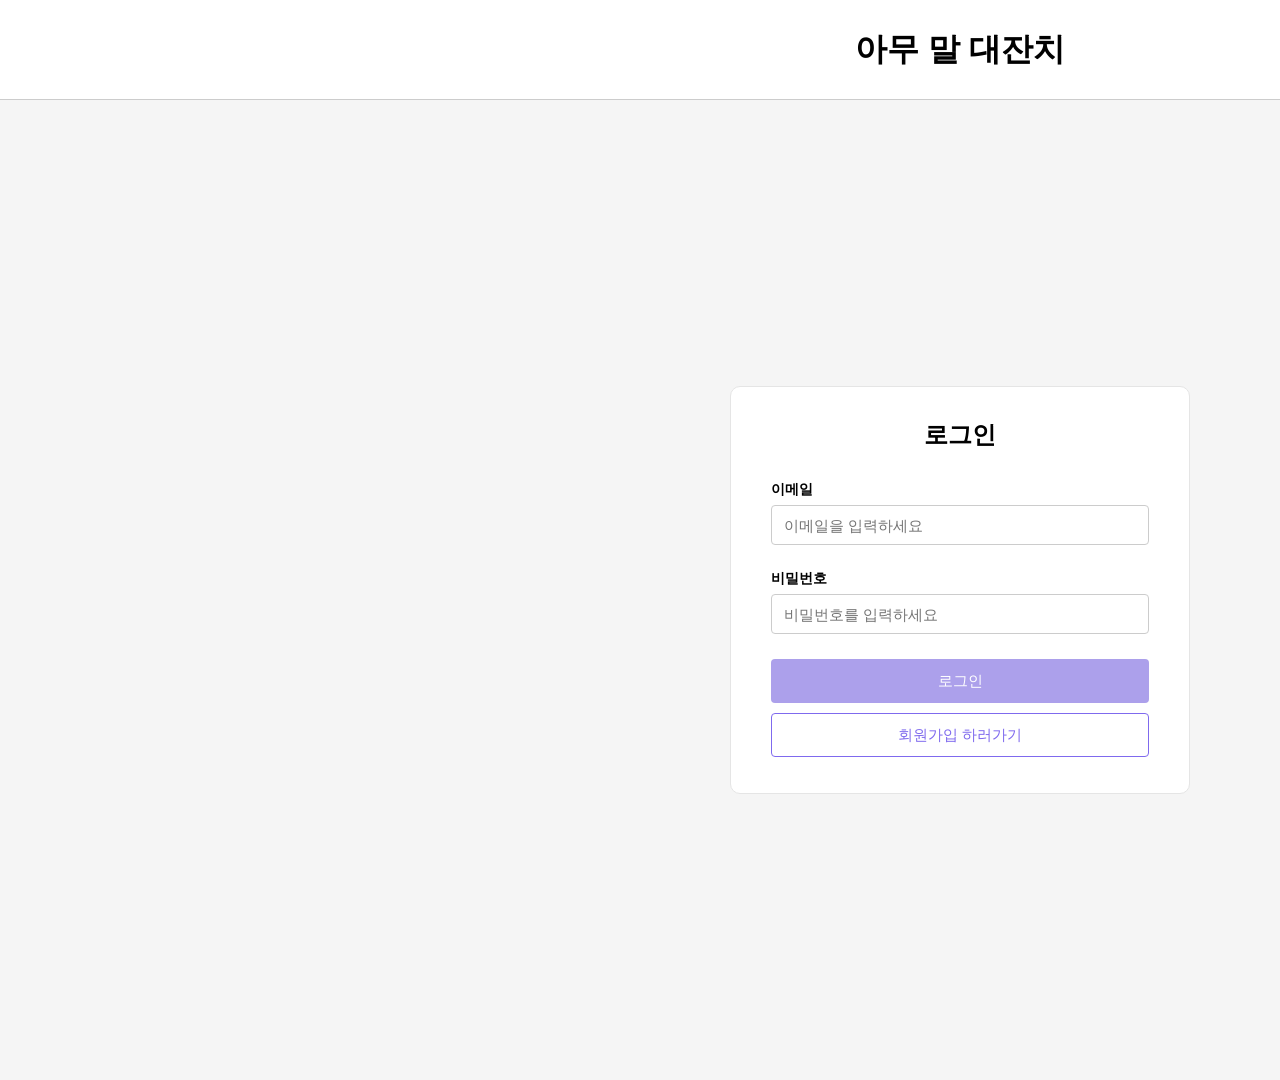
==== html/login.html @ aa54c4bf "add login page, signup page add login page v1, signup page v1" ====
<!-- html/login.html -->
<!DOCTYPE html>
<html lang="ko">
  <head>
    <meta charset="UTF-8" />
    <title>로그인 | 아무 말 대잔치</title>
    <link rel="stylesheet" href="../css/login.css" />
  </head>
  <body>
    <header class="header">
      <h1 class="header-title">아무 말 대잔치</h1>
    </header>

    <main class="container">
      <section class="auth-box">
        <h2 class="auth-title">로그인</h2>

        <div class="input-group">
          <label for="login-email">이메일</label>
          <input
            id="login-email"
            type="email"
            placeholder="이메일을 입력하세요"
          />
          <p id="login-email-error" class="helper-text hidden">
            올바른 이메일 주소 형식을 입력해주세요.
          </p>
        </div>

        <div class="input-group">
          <label for="login-password">비밀번호</label>
          <input
            id="login-password"
            type="password"
            placeholder="비밀번호를 입력하세요"
          />
          <p id="login-pw-error" class="helper-text hidden">
            비밀번호는 8~20자이며 대문자, 소문자, 숫자, 특수문자를 각각 1개
            이상 포함해야 합니다.
          </p>
        </div>

        <button
          id="login-btn"
          class="primary-btn disabled"
          type="button"
          disabled
        >
          로그인
        </button>

        <button
          id="go-signup-btn"
          class="secondary-btn"
          type="button"
        >
          회원가입 하러가기
        </button>
      </section>
    </main>

    <script type="module" src="../js/login.js"></script>
  </body>
</html>
---- css/login.css ----
/* css/login.css */
@import url("./auth-common.css");

/* 로그인 박스만 약간 조정이 필요하면 여기서 */

body {
  margin: 0;
  padding: 0;
  font-family: 'Pretendard', sans-serif;
  background: #f5f5f5;
  width: 1920px;
  height: 1080px;
}

/* 헤더 */
.header {
  width: 100%;
  height: 100px;
  border-bottom: 1px solid #ccc;
  display: flex;
  align-items: center;
  justify-content: center;
}

.header h1 {
  font-size: 32px;
  font-weight: 700;
  margin: 0;
}

/* 중앙 컨테이너 */
.container {
  width: 100%;
  height: calc(100% - 100px);
  display: flex;
  justify-content: center;
  align-items: center;
}

/* 로그인 박스 */
.login-box {
  width: 400px;
  background: white;
  border: 1px solid #e5e5e5;
  border-radius: 8px;
  padding: 40px;
}

.login-title {
  text-align: center;
  margin-bottom: 30px;
  font-size: 24px;
  font-weight: 700;
}

/* INPUT */
.input-group {
  margin-bottom: 25px;
}

.input-group label {
  display: block;
  margin-bottom: 6px;
  font-size: 14px;
  font-weight: 600;
}

.input-group input {
  width: 100%;
  padding: 10px 12px;
  font-size: 15px;
  border: 1px solid #ccc;
  border-radius: 4px;
}

/* helper text */
.helper-text {
  margin-top: 5px;
  font-size: 12px;
  color: #e74c3c;
}

.hidden {
  display: none;
}

/* 로그인 버튼 */
.login-btn {
  width: 100%;
  padding: 12px;
  margin-top: 10px;
  background: #ccc;
  color: white;
  border: none;
  font-size: 16px;
  border-radius: 4px;
  cursor: not-allowed;
  transition: background 0.2s;
}

.login-btn.active {
  background: #7F6AEE;
  cursor: pointer;
}

.login-btn.disabled {
  background: #ccc;
}

/* 회원가입 버튼 */
.signup-btn {
  width: 100%;
  padding: 10px;
  margin-top: 15px;
  background: white;
  border: 1px solid #7F6AEE;
  color: #7F6AEE;
  font-size: 14px;
  border-radius: 4px;
  cursor: pointer;
}
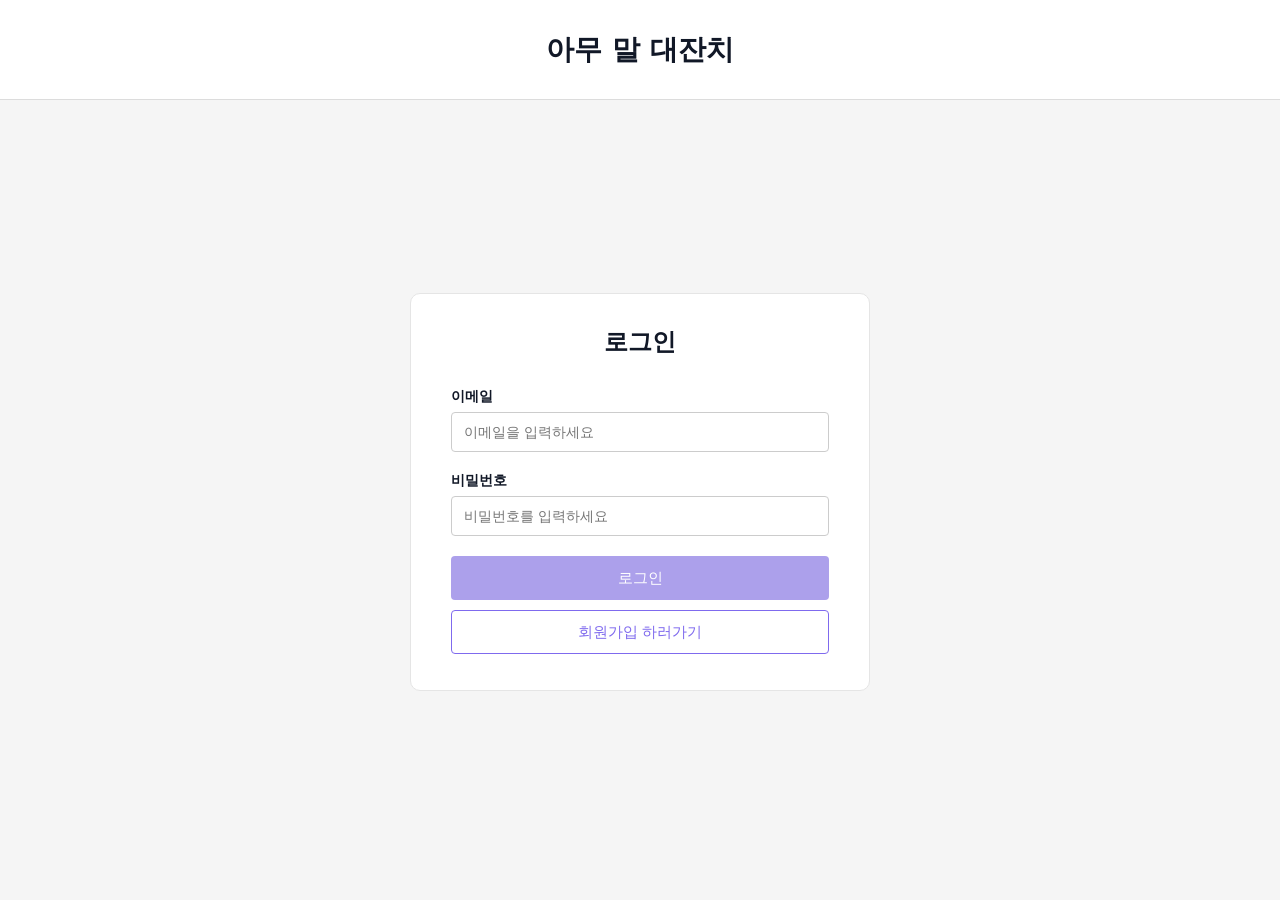
==== commit a44d813e: "add & fix feedback api add & fix feedback api" ====
--- a/html/login.html
+++ b/html/login.html
@@ -1,16 +1,16 @@
-<!-- html/login.html -->
 <!DOCTYPE html>
 <html lang="ko">
   <head>
     <meta charset="UTF-8" />
     <title>로그인 | 아무 말 대잔치</title>
+    <link rel="stylesheet" href="../css/common.css" />
     <link rel="stylesheet" href="../css/login.css" />
   </head>
   <body>
     <header class="header">
       <h1 class="header-title">아무 말 대잔치</h1>
     </header>
-
+    <div id="global-toast" class="toast hidden"></div>
     <main class="container">
       <section class="auth-box">
         <h2 class="auth-title">로그인</h2>
--- a/css/common.css
+++ b/css/common.css
@@ -0,0 +1,19 @@
+.toast {
+  position: fixed;
+  bottom: 20px;
+  left: 50%;
+  transform: translateX(-50%);
+  padding: 12px 18px;
+  background: rgba(0, 0, 0, 0.85);
+  color: #fff;
+  font-size: 14px;
+  border-radius: 8px;
+  z-index: 9999;
+  opacity: 1;
+  transition: opacity 0.2s ease-in-out;
+}
+
+.toast.hidden {
+  opacity: 0;
+  pointer-events: none;
+}
--- a/css/login.css
+++ b/css/login.css
@@ -1,121 +1,2 @@
-/* css/login.css */
 @import url("./auth-common.css");
 
-/* 로그인 박스만 약간 조정이 필요하면 여기서 */
-
-body {
-  margin: 0;
-  padding: 0;
-  font-family: 'Pretendard', sans-serif;
-  background: #f5f5f5;
-  width: 1920px;
-  height: 1080px;
-}
-
-/* 헤더 */
-.header {
-  width: 100%;
-  height: 100px;
-  border-bottom: 1px solid #ccc;
-  display: flex;
-  align-items: center;
-  justify-content: center;
-}
-
-.header h1 {
-  font-size: 32px;
-  font-weight: 700;
-  margin: 0;
-}
-
-/* 중앙 컨테이너 */
-.container {
-  width: 100%;
-  height: calc(100% - 100px);
-  display: flex;
-  justify-content: center;
-  align-items: center;
-}
-
-/* 로그인 박스 */
-.login-box {
-  width: 400px;
-  background: white;
-  border: 1px solid #e5e5e5;
-  border-radius: 8px;
-  padding: 40px;
-}
-
-.login-title {
-  text-align: center;
-  margin-bottom: 30px;
-  font-size: 24px;
-  font-weight: 700;
-}
-
-/* INPUT */
-.input-group {
-  margin-bottom: 25px;
-}
-
-.input-group label {
-  display: block;
-  margin-bottom: 6px;
-  font-size: 14px;
-  font-weight: 600;
-}
-
-.input-group input {
-  width: 100%;
-  padding: 10px 12px;
-  font-size: 15px;
-  border: 1px solid #ccc;
-  border-radius: 4px;
-}
-
-/* helper text */
-.helper-text {
-  margin-top: 5px;
-  font-size: 12px;
-  color: #e74c3c;
-}
-
-.hidden {
-  display: none;
-}
-
-/* 로그인 버튼 */
-.login-btn {
-  width: 100%;
-  padding: 12px;
-  margin-top: 10px;
-  background: #ccc;
-  color: white;
-  border: none;
-  font-size: 16px;
-  border-radius: 4px;
-  cursor: not-allowed;
-  transition: background 0.2s;
-}
-
-.login-btn.active {
-  background: #7F6AEE;
-  cursor: pointer;
-}
-
-.login-btn.disabled {
-  background: #ccc;
-}
-
-/* 회원가입 버튼 */
-.signup-btn {
-  width: 100%;
-  padding: 10px;
-  margin-top: 15px;
-  background: white;
-  border: 1px solid #7F6AEE;
-  color: #7F6AEE;
-  font-size: 14px;
-  border-radius: 4px;
-  cursor: pointer;
-}
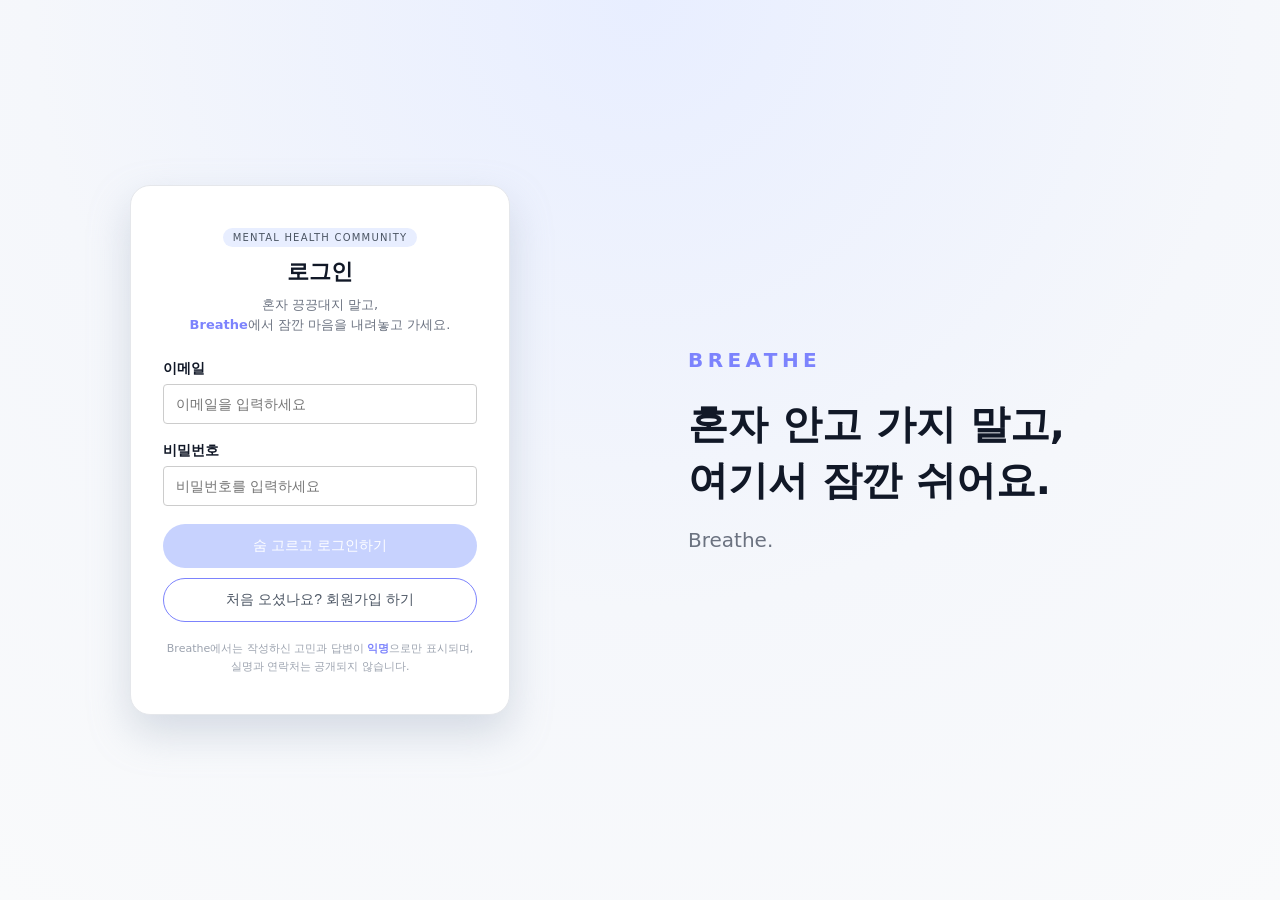
==== commit cb3664d9: "fix html, css fix html, css" ====
--- a/html/login.html
+++ b/html/login.html
@@ -2,62 +2,87 @@
 <html lang="ko">
   <head>
     <meta charset="UTF-8" />
-    <title>로그인 | 아무 말 대잔치</title>
+    <title>로그인 | Breathe</title>
     <link rel="stylesheet" href="../css/common.css" />
     <link rel="stylesheet" href="../css/login.css" />
   </head>
   <body>
-    <header class="header">
-      <h1 class="header-title">아무 말 대잔치</h1>
-    </header>
+    <div class="auth-split">
+      <!-- 왼쪽: 로그인 영역 -->
+      <main class="container auth-left">
+        <section class="auth-box">
+          <div class="auth-header">
+            <p class="auth-badge">MENTAL HEALTH COMMUNITY</p>
+            <h2 class="auth-title">로그인</h2>
+            <p class="auth-subtitle">
+              혼자 끙끙대지 말고, <br /><span class="brand">Breathe</span>에서
+              잠깐 마음을 내려놓고 가세요.
+            </p>
+          </div>
+
+          <div class="input-group">
+            <label for="login-email">이메일</label>
+            <input
+              id="login-email"
+              type="email"
+              placeholder="이메일을 입력하세요"
+            />
+            <p id="login-email-error" class="helper-text hidden">
+              올바른 이메일 주소 형식을 입력해주세요.
+            </p>
+          </div>
+
+          <div class="input-group">
+            <label for="login-password">비밀번호</label>
+            <input
+              id="login-password"
+              type="password"
+              placeholder="비밀번호를 입력하세요"
+            />
+            <p id="login-pw-error" class="helper-text hidden">
+              비밀번호는 8~20자이며 대문자, 소문자, 숫자, 특수문자를 각각 1개
+              이상 포함해야 합니다.
+            </p>
+          </div>
+
+          <button
+            id="login-btn"
+            class="primary-btn disabled"
+            type="button"
+            disabled
+          >
+            숨 고르고 로그인하기
+          </button>
+
+          <button
+            id="go-signup-btn"
+            class="secondary-btn"
+            type="button"
+          >
+            처음 오셨나요? 회원가입 하기
+          </button>
+
+          <p class="auth-footer-text">
+            Breathe에서는 작성하신 고민과 답변이 <strong>익명</strong>으로만
+            표시되며,<br /> 실명과 연락처는 공개되지 않습니다.
+          </p>
+        </section>
+      </main>
+
+      <!-- 오른쪽: 브랜드 & 슬로건 영역 -->
+      <section class="auth-right">
+        <div class="brand-panel">
+          <p class="brand-mark">Breathe</p>
+          <h2 class="brand-title">
+            혼자 안고 가지 말고,<br />
+            여기서 잠깐 쉬어요.
+          </h2>
+          <p class="brand-tagline">Breathe.</p>
+        </div>
+      </section>
+    </div>
+
     <div id="global-toast" class="toast hidden"></div>
-    <main class="container">
-      <section class="auth-box">
-        <h2 class="auth-title">로그인</h2>
-
-        <div class="input-group">
-          <label for="login-email">이메일</label>
-          <input
-            id="login-email"
-            type="email"
-            placeholder="이메일을 입력하세요"
-          />
-          <p id="login-email-error" class="helper-text hidden">
-            올바른 이메일 주소 형식을 입력해주세요.
-          </p>
-        </div>
-
-        <div class="input-group">
-          <label for="login-password">비밀번호</label>
-          <input
-            id="login-password"
-            type="password"
-            placeholder="비밀번호를 입력하세요"
-          />
-          <p id="login-pw-error" class="helper-text hidden">
-            비밀번호는 8~20자이며 대문자, 소문자, 숫자, 특수문자를 각각 1개
-            이상 포함해야 합니다.
-          </p>
-        </div>
-
-        <button
-          id="login-btn"
-          class="primary-btn disabled"
-          type="button"
-          disabled
-        >
-          로그인
-        </button>
-
-        <button
-          id="go-signup-btn"
-          class="secondary-btn"
-          type="button"
-        >
-          회원가입 하러가기
-        </button>
-      </section>
-    </main>
 
     <script type="module" src="../js/login.js"></script>
   </body>
--- a/css/login.css
+++ b/css/login.css
@@ -1,2 +1,208 @@
 @import url("./auth-common.css");
 
+/* =========================
+   Breathe 로그인 전용 스타일
+   ========================= */
+
+/* 전체 레이아웃: 좌/우 분할 */
+.auth-split {
+  display: flex;
+  min-height: 100vh;
+  background: radial-gradient(circle at top, #e8eeff 0%, #f5f7fb 55%, #f9fafb 100%);
+}
+
+/* 왼쪽 영역 (로그인) */
+.auth-left.container {
+  flex: 0 0 50%;          /* 화면 왼쪽 절반 */
+  max-width: 50%;
+  min-height: 100vh;
+
+  display: flex;
+  justify-content: center; /* 가로 중앙 */
+  align-items: center;     /* 세로 중앙 */
+
+  padding: 0 48px;
+  box-sizing: border-box;
+}
+
+/* auth-common의 .container 기본 정렬 덮어쓰기 */
+.container {
+  justify-content: center;
+  align-items: center;
+}
+
+/* 로그인 카드 */
+.auth-box {
+  width: 100%;
+  max-width: 380px;
+  background: #ffffff;
+  border-radius: 20px;
+  border: 1px solid #e5e7eb;
+  padding: 32px 32px 28px;
+  box-shadow: 0 18px 40px rgba(148, 163, 184, 0.35);
+}
+
+/* 상단 텍스트들 */
+.auth-header {
+  text-align: center;
+  margin-bottom: 24px;
+}
+
+.auth-badge {
+  display: inline-flex;
+  align-items: center;
+  justify-content: center;
+  padding: 4px 10px;
+  border-radius: 999px;
+  font-size: 10px;
+  letter-spacing: 0.12em;
+  text-transform: uppercase;
+  background-color: #e8eeff;
+  color: #4b5563;
+  margin-bottom: 10px;
+}
+
+.auth-title {
+  margin: 0 0 8px;
+  font-size: 22px;
+  font-weight: 700;
+}
+
+.auth-subtitle {
+  margin: 0;
+  font-size: 13px;
+  line-height: 1.6;
+  color: #6b7280;
+}
+
+.auth-subtitle .brand {
+  font-weight: 600;
+  color: #7c83fd;
+}
+
+/* 인풋 간격 */
+.input-group {
+  margin-bottom: 18px;
+}
+
+/* 버튼은 pill 형태 */
+.primary-btn,
+.secondary-btn {
+  border-radius: 999px;
+  font-size: 14px;
+}
+
+/* 비활성 */
+.primary-btn.disabled,
+.primary-btn:disabled {
+  background: #c7d2fe;
+  color: #ffffff;
+}
+
+/* 활성 (JS에서 active 클래스 토글한다고 가정) */
+.primary-btn.active {
+  background: #7c83fd;
+  color: #ffffff;
+}
+
+/* 서브 버튼 */
+.secondary-btn {
+  margin-top: 10px;
+  background: #ffffff;
+  border-radius: 999px;
+  border: 1px solid #7c83fd;
+  color: #4b5563;
+}
+
+.secondary-btn:hover {
+  background-color: #eef2ff;
+}
+
+/* 포커스 */
+button:focus,
+input:focus {
+  outline: none;
+  border-color: #7c83fd;
+}
+
+/* 하단 익명 안내 */
+.auth-footer-text {
+  margin-top: 18px;
+  font-size: 11px;
+  line-height: 1.6;
+  color: #9ca3af;
+  text-align: center;
+}
+
+.auth-footer-text strong {
+  color: #7c83fd;
+  font-weight: 600;
+}
+
+/* 오른쪽 영역 (브랜드 패널) */
+.auth-right {
+  flex: 1;
+  display: flex;
+  align-items: center;
+  justify-content: center;
+  padding: 40px 48px;
+  box-sizing: border-box;
+}
+
+.brand-panel {
+  max-width: 600px;
+  width: 100%;
+}
+
+/* 브랜드 마크 글자 크기 조금 키우기 + 여백 */
+.brand-mark {
+  font-size: 20px;
+  font-weight: 800;
+  letter-spacing: 0.22em;
+  text-transform: uppercase;
+  color: #7c83fd;
+  margin-bottom: 24px;
+}
+
+/* 메인 카피 크게 */
+.brand-title {
+  font-size: 40px;     /* 기존 32px → 40px */
+  line-height: 1.4;
+  font-weight: 700;
+  color: #111827;
+  margin: 0 0 20px;
+}
+
+/* 아래 Breathe. 도 살짝 키우기 */
+.brand-tagline {
+  font-size: 20px;     /* 기존 18px → 20px */
+  font-weight: 500;
+  color: #6b7280;
+}
+
+
+/* 반응형: 모바일에서는 위아래로 쌓기 */
+@media (max-width: 900px) {
+  .auth-split {
+    flex-direction: column;
+  }
+
+  .auth-left.container {
+    flex: none;
+    max-width: 100%;
+    min-height: auto;
+    padding: 24px 16px;
+  }
+
+  .auth-right {
+    padding: 24px 20px 40px;
+  }
+
+  .brand-panel {
+    text-align: center;
+  }
+
+  .brand-title {
+    font-size: 24px;
+  }
+}
